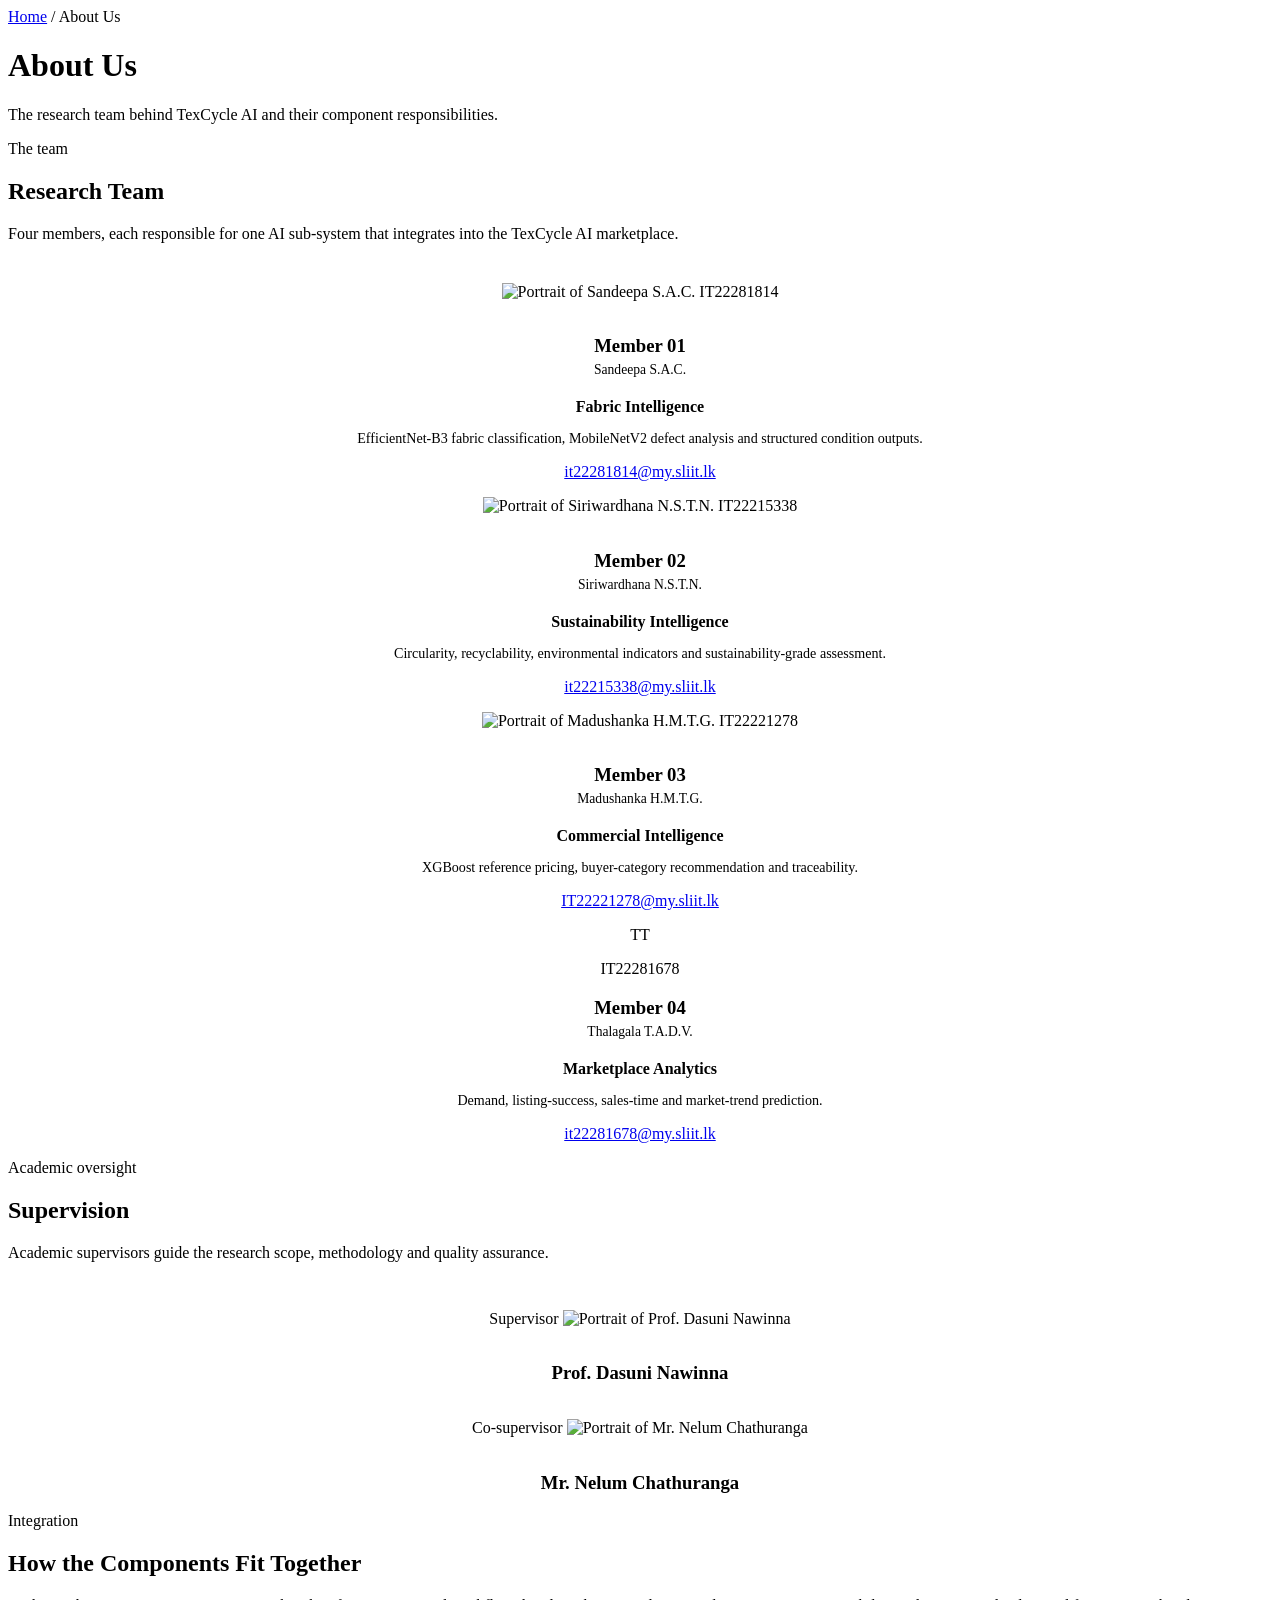
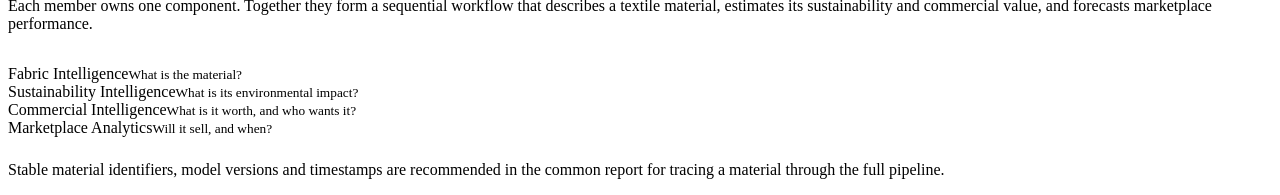
==== about.html @ b6608c62 "uploaded Html Files uploaded Html Files  of the portfolio site" ====
<!DOCTYPE html>
<html lang="en">
<head>
<meta charset="utf-8">
<meta name="viewport" content="width=device-width,initial-scale=1">
<title>About Us | TexCycle AI — R26-IT-081</title>
<meta name="description" content="The verified TexCycle AI research team and component responsibilities.">
<link rel="stylesheet" href="css/style.css">
</head>
<body data-page="about">
<main id="main">

<div class="page-head">
  <div class="wrap">
    <div class="crumbs"><a href="index.html">Home</a> / About Us</div>
    <h1>About Us</h1>
    <p>The research team behind TexCycle AI and their component responsibilities.</p>
  </div>
</div>

<!-- Research Team -->
<section class="block">
  <div class="wrap">
    <p class="section-label">The team</p>
    <h2>Research Team</h2>
    <p style="margin-bottom:2.5rem">Four members, each responsible for one AI sub-system that integrates into the TexCycle AI marketplace.</p>
    <div class="grid g4">

      <article class="card" style="text-align:center">
        <img class="member-photo" src="assets/images/chanuka_img.jpeg" alt="Portrait of Sandeepa S.A.C." style="margin:0 auto 16px">
        <span class="tag">IT22281814</span>
        <h3>Member 01<br><span style="font-size:.85rem;font-weight:500;color:var(--text-sec)">Sandeepa S.A.C.</span></h3>
        <p style="font-weight:700;color:var(--forest);margin:.5rem 0 .25rem">Fabric Intelligence</p>
        <p style="font-size:.88rem">EfficientNet-B3 fabric classification, MobileNetV2 defect analysis and structured condition outputs.</p>
        <p class="member-email"><a href="mailto:it22281814@my.sliit.lk">it22281814@my.sliit.lk</a></p>
      </article>

      <article class="card" style="text-align:center">
        <img class="member-photo" src="assets/images/PHOTO-2026-10-17-12-23-12.jpg" alt="Portrait of Siriwardhana N.S.T.N." style="margin:0 auto 16px">
        <span class="tag">IT22215338</span>
        <h3>Member 02<br><span style="font-size:.85rem;font-weight:500;color:var(--text-sec)">Siriwardhana N.S.T.N.</span></h3>
        <p style="font-weight:700;color:var(--forest);margin:.5rem 0 .25rem">Sustainability Intelligence</p>
        <p style="font-size:.88rem">Circularity, recyclability, environmental indicators and sustainability-grade assessment.</p>
        <p class="member-email"><a href="mailto:it22215338@my.sliit.lk">it22215338@my.sliit.lk</a></p>
      </article>

      <article class="card" style="text-align:center">
        <img class="member-photo" src="assets/images/PHOTO-2026-10-17-12-28-48.jpg" alt="Portrait of Madushanka H.M.T.G." style="margin:0 auto 16px">
        <span class="tag">IT22221278</span>
        <h3>Member 03<br><span style="font-size:.85rem;font-weight:500;color:var(--text-sec)">Madushanka H.M.T.G.</span></h3>
        <p style="font-weight:700;color:var(--forest);margin:.5rem 0 .25rem">Commercial Intelligence</p>
        <p style="font-size:.88rem">XGBoost reference pricing, buyer-category recommendation and traceability.</p>
        <p class="member-email"><a href="mailto:IT22221278@my.sliit.lk">IT22221278@my.sliit.lk</a></p>
      </article>

      <article class="card" style="text-align:center">
        <div class="avatar" style="margin:0 auto 16px">TT</div>
        <span class="tag">IT22281678</span>
        <h3>Member 04<br><span style="font-size:.85rem;font-weight:500;color:var(--text-sec)">Thalagala T.A.D.V.</span></h3>
        <p style="font-weight:700;color:var(--forest);margin:.5rem 0 .25rem">Marketplace Analytics</p>
        <p style="font-size:.88rem">Demand, listing-success, sales-time and market-trend prediction.</p>
        <p class="member-email"><a href="mailto:it22281678@my.sliit.lk">it22281678@my.sliit.lk</a></p>
      </article>

    </div>
  </div>
</section>

<!-- Supervision -->
<section class="block alt">
  <div class="wrap">
    <p class="section-label">Academic oversight</p>
    <h2>Supervision</h2>
    <p style="margin-bottom:2rem">Academic supervisors guide the research scope, methodology and quality assurance.</p>
    <div class="grid g2">
      <article class="card" style="text-align:center">
        <span class="tag">Supervisor</span>
        <img class="member-photo" src="assets/images/supervisor_dasuni.png" alt="Portrait of Prof. Dasuni Nawinna" style="margin:16px auto">
        <h3>Prof. Dasuni Nawinna</h3>
      </article>
      <article class="card" style="text-align:center">
        <span class="tag">Co-supervisor</span>
        <img class="member-photo" src="assets/images/cosupervisor_nelum.png" alt="Portrait of Mr. Nelum Chathuranga" style="margin:16px auto">
        <h3>Mr. Nelum Chathuranga</h3>
      </article>
    </div>
  </div>
</section>

<!-- How components fit together -->
<section class="block">
  <div class="wrap">
    <p class="section-label">Integration</p>
    <h2>How the Components Fit Together</h2>
    <p style="margin-bottom:2rem">Each member owns one component. Together they form a sequential workflow that describes a textile material, estimates its sustainability and commercial value, and forecasts marketplace performance.</p>
    <div class="flow">
      <div>Fabric Intelligence<small>What is the material?</small></div>
      <div>Sustainability Intelligence<small>What is its environmental impact?</small></div>
      <div>Commercial Intelligence<small>What is it worth, and who wants it?</small></div>
      <div>Marketplace Analytics<small>Will it sell, and when?</small></div>
    </div>
    <p style="margin-top:1.5rem">Stable material identifiers, model versions and timestamps are recommended in the common report for tracing a material through the full pipeline.</p>
  </div>
</section>

</main>
<script src="js/main.js"></script>
</body>
</html>
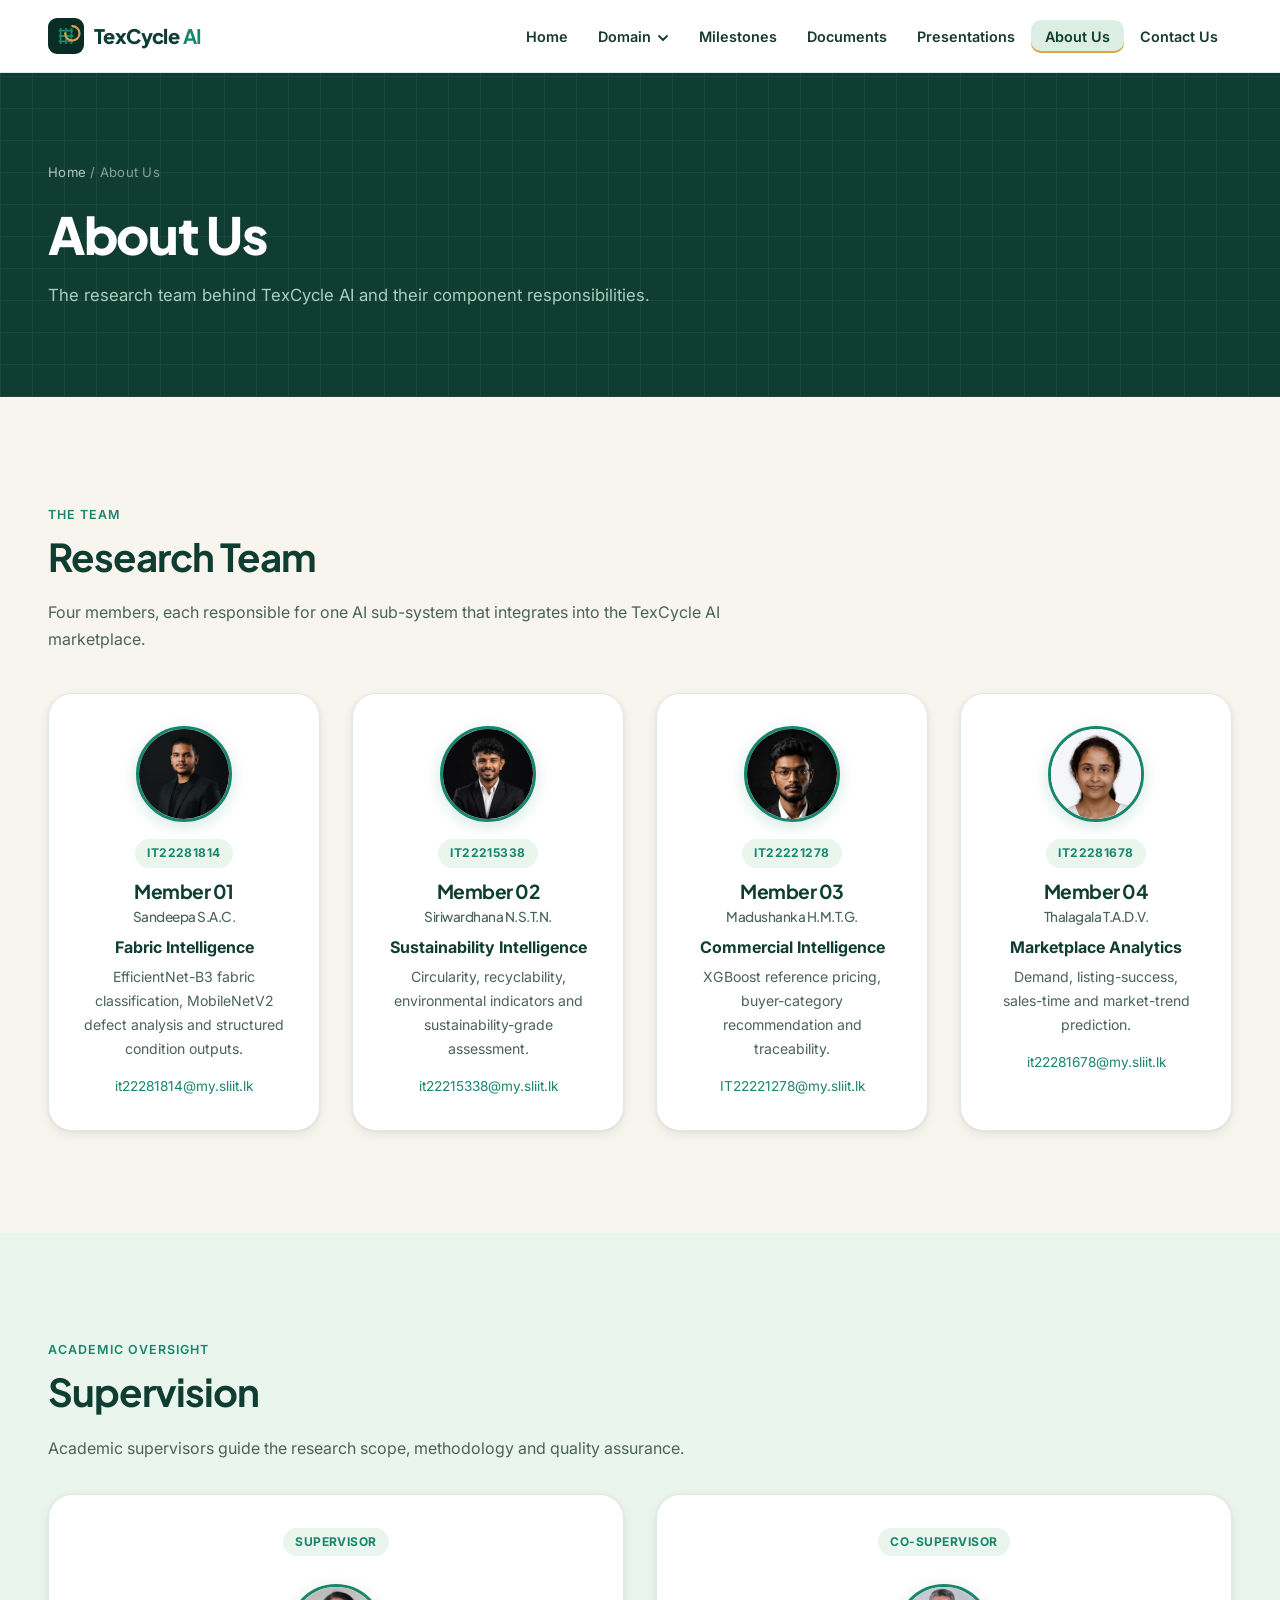
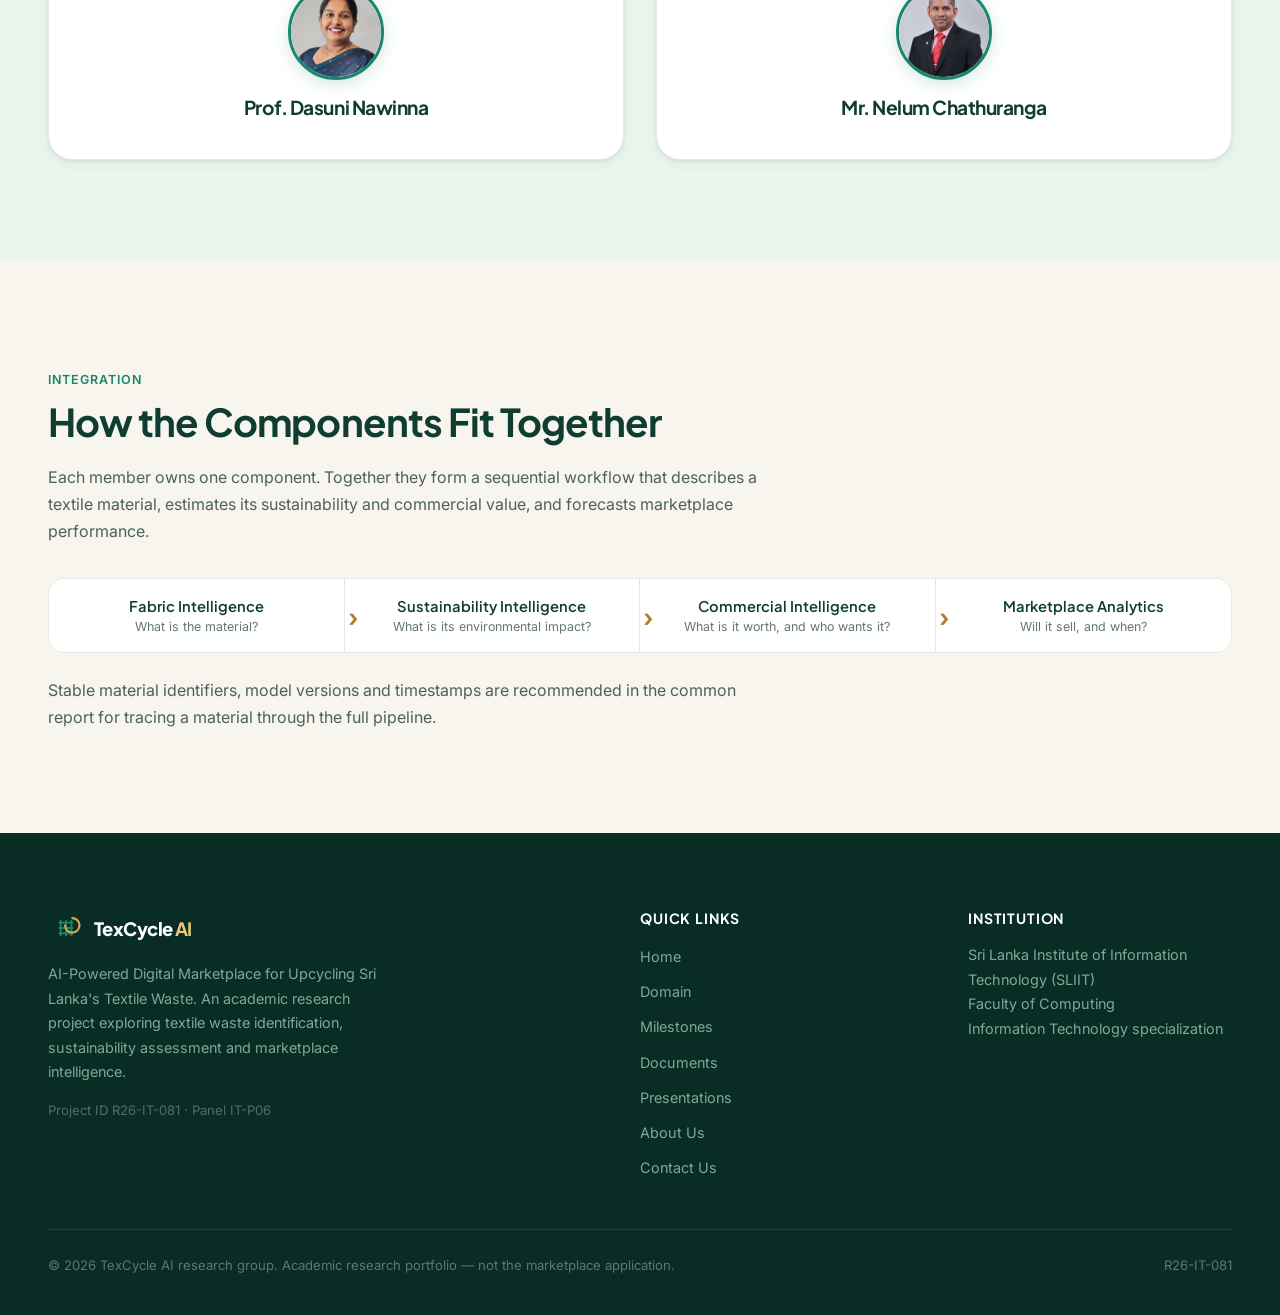
==== commit 5e68d4fa: "full updated code full updated code" ====
--- a/about.html
+++ b/about.html
@@ -54,7 +54,7 @@
       </article>
 
       <article class="card" style="text-align:center">
-        <div class="avatar" style="margin:0 auto 16px">TT</div>
+        <img class="member-photo" src="assets/images/WhatsApp Image 2026-10-19 at 8.18.18 PM.jpeg" alt="Portrait of Thalagala T.A.D.V." style="margin:0 auto 16px">
         <span class="tag">IT22281678</span>
         <h3>Member 04<br><span style="font-size:.85rem;font-weight:500;color:var(--text-sec)">Thalagala T.A.D.V.</span></h3>
         <p style="font-weight:700;color:var(--forest);margin:.5rem 0 .25rem">Marketplace Analytics</p>
--- a/css/style.css
+++ b/css/style.css
@@ -0,0 +1,944 @@
+/* ============================================================
+   TexCycle AI — Premium Design System v2.0
+   Eco-Tech Research Portfolio
+   ============================================================ */
+
+/* ── Google Fonts ── */
+@import url('https://fonts.googleapis.com/css2?family=Plus+Jakarta+Sans:wght@400;500;600;700;800&family=Inter:wght@400;500;600&display=swap');
+
+/* ── Design Tokens ── */
+:root {
+  --forest:    #103D32;
+  --forest-d:  #092D25;
+  --emerald:   #18866B;
+  --emerald-l: #1fa07f;
+  --sage:      #DDEFE4;
+  --mint:      #EAF5EE;
+  --cream:     #F7F5ED;
+  --white:     #FFFFFF;
+  --gold:      #D9A64E;
+  --gold-d:    #B07D2A;
+  --gold-l:    #F0C878;
+  --text:      #183A31;
+  --text-sec:  #4B6358;
+  --text-muted:#65776E;
+  --border:    #E0E9E2;
+  --border-d:  #c4d7cc;
+
+  --r-xl:  24px;
+  --r-lg:  16px;
+  --r-md:  10px;
+  --r-sm:   6px;
+
+  --shadow-sm: 0 1px 3px rgba(16,61,50,.06), 0 4px 12px rgba(16,61,50,.07);
+  --shadow-md: 0 4px 16px rgba(16,61,50,.10), 0 12px 40px rgba(16,61,50,.08);
+  --shadow-lg: 0 8px 30px rgba(16,61,50,.14), 0 24px 64px rgba(16,61,50,.10);
+
+  --max:   1440px;
+  --gutter: clamp(1.25rem, 4vw, 3rem);
+
+  --font-head: 'Plus Jakarta Sans', system-ui, -apple-system, sans-serif;
+  --font-body: 'Inter', system-ui, -apple-system, sans-serif;
+}
+
+/* ── Reset & Base ── */
+*, *::before, *::after { box-sizing: border-box; margin: 0; padding: 0; }
+html { scroll-behavior: smooth; font-size: 16px; }
+body {
+  font-family: var(--font-body);
+  font-size: 1rem;
+  line-height: 1.7;
+  color: var(--text);
+  background: var(--cream);
+  -webkit-font-smoothing: antialiased;
+}
+
+h1, h2, h3, h4, h5 {
+  font-family: var(--font-head);
+  color: var(--forest);
+  line-height: 1.2;
+  letter-spacing: -.025em;
+}
+h1 { font-size: clamp(2.4rem, 5vw, 4.2rem); font-weight: 800; }
+h2 { font-size: clamp(1.8rem, 3vw, 2.6rem); font-weight: 700; margin-bottom: .5em; }
+h3 { font-size: clamp(1.1rem, 1.5vw, 1.3rem); font-weight: 700; margin-bottom: .4em; }
+h4 { font-size: 1rem; font-weight: 700; margin-bottom: .3em; }
+
+p { max-width: 72ch; margin-bottom: 1em; color: var(--text-sec); }
+p:last-child { margin-bottom: 0; }
+a { color: var(--emerald); text-decoration: none; transition: color .2s; }
+a:hover { color: var(--forest); }
+img { max-width: 100%; height: auto; display: block; }
+ul, ol { padding-left: 1.5em; }
+code { font-family: 'SF Mono', 'Fira Code', monospace; font-size: .88em; background: var(--sage); padding: 2px 6px; border-radius: 4px; color: var(--forest); }
+pre { background: var(--forest); color: var(--sage); padding: 16px 20px; border-radius: var(--r-lg); overflow-x: auto; font-size: .88rem; line-height: 1.6; }
+pre code { background: none; color: inherit; padding: 0; }
+
+:focus-visible { outline: 3px solid var(--gold); outline-offset: 3px; border-radius: 4px; }
+
+/* ── Skip Link ── */
+.skip {
+  position: absolute; left: -999px; top: 8px;
+  background: var(--forest); color: #fff;
+  padding: 8px 16px; border-radius: var(--r-sm); z-index: 9999;
+  font-family: var(--font-body); font-weight: 600;
+}
+.skip:focus { left: 8px; }
+
+/* ── Layout Container ── */
+.wrap {
+  max-width: var(--max);
+  margin: 0 auto;
+  padding: 0 var(--gutter);
+}
+
+/* ── Section ── */
+section.block {
+  padding: clamp(4rem, 8vw, 7rem) 0;
+}
+section.alt { background: var(--mint); }
+section.cream { background: var(--cream); }
+section.dark { background: var(--forest-d); }
+
+/* ── Lead text ── */
+.lead {
+  font-size: clamp(1rem, 1.3vw, 1.2rem);
+  color: var(--text-sec);
+  max-width: 64ch;
+  line-height: 1.75;
+}
+
+/* ============================================================
+   NAVIGATION
+   ============================================================ */
+.site-header {
+  position: sticky; top: 0; z-index: 200;
+  background: rgba(255,255,255,.97);
+  backdrop-filter: blur(16px) saturate(180%);
+  border-bottom: 1px solid var(--border);
+  box-shadow: 0 1px 0 rgba(16,61,50,.04);
+}
+.nav {
+  display: flex; align-items: center;
+  justify-content: space-between;
+  height: 72px;
+  gap: 16px;
+}
+.logo {
+  display: flex; align-items: center; gap: 10px;
+  text-decoration: none; color: var(--forest);
+  font-family: var(--font-head);
+  font-weight: 800; font-size: 1.25rem;
+  flex-shrink: 0;
+  letter-spacing: -.03em;
+}
+.logo svg { width: 36px; height: 36px; flex-shrink: 0; }
+.logo span b { color: var(--emerald); }
+
+.menu {
+  display: flex; gap: 2px; list-style: none;
+  align-items: center;
+}
+.menu li { position: relative; }
+.menu a, .menu button.dd-btn {
+  display: block; padding: 8px 14px;
+  border-radius: var(--r-md);
+  color: var(--text); text-decoration: none;
+  font: 600 .9rem var(--font-body);
+  background: none; border: 0; cursor: pointer;
+  transition: background .18s, color .18s;
+  white-space: nowrap;
+}
+.menu a:hover, .menu button.dd-btn:hover {
+  background: var(--mint); color: var(--forest);
+}
+.menu a[aria-current=page], .menu button.dd-btn[aria-current=page] {
+  color: var(--forest);
+  background: var(--sage);
+  box-shadow: inset 0 -2px 0 var(--gold);
+}
+/* Dropdown */
+.dd-panel {
+  display: none; position: absolute;
+  top: calc(100% + 8px); left: 0;
+  min-width: 220px;
+  background: #fff;
+  border: 1px solid var(--border);
+  border-radius: var(--r-lg);
+  box-shadow: var(--shadow-md);
+  padding: 8px;
+  list-style: none;
+  z-index: 10;
+}
+.dd-panel.open { display: block; }
+.dd-panel a {
+  font-weight: 500; font-size: .88rem;
+  padding: 9px 14px;
+  border-radius: var(--r-sm);
+  display: block;
+  color: var(--text);
+  transition: background .15s;
+}
+.dd-panel a:hover { background: var(--mint); color: var(--forest); }
+
+/* Burger */
+.burger {
+  display: none;
+  background: none; border: 1.5px solid var(--border);
+  border-radius: var(--r-sm);
+  padding: 8px 10px; cursor: pointer;
+  flex-direction: column; gap: 5px;
+}
+.burger span {
+  display: block; width: 22px; height: 2px;
+  background: var(--forest);
+  border-radius: 2px;
+  transition: transform .25s, opacity .25s;
+}
+
+@media (max-width: 960px) {
+  .burger { display: flex; }
+  .menu {
+    display: none; position: fixed;
+    top: 72px; left: 0; right: 0; bottom: 0;
+    background: #fff;
+    flex-direction: column; align-items: stretch;
+    padding: 16px 20px 32px;
+    overflow-y: auto;
+    border-top: 1px solid var(--border);
+    gap: 0;
+    z-index: 199;
+  }
+  .menu.open { display: flex; }
+  .menu a, .menu button.dd-btn { font-size: 1rem; padding: 12px 16px; }
+  .dd-panel {
+    position: static; display: block;
+    border: 0; box-shadow: none;
+    padding: 0 0 0 16px;
+    background: transparent;
+  }
+  .dd-panel a { font-size: .95rem; }
+}
+
+/* ============================================================
+   HERO — HOME PAGE
+   ============================================================ */
+.hero {
+  background: var(--forest);
+  color: #E5F2EC;
+  position: relative; overflow: hidden;
+  padding: clamp(5rem, 10vw, 9rem) 0 clamp(5rem, 10vw, 9rem);
+}
+/* Grid overlay */
+.hero::before {
+  content: "";
+  position: absolute; inset: 0;
+  opacity: .06;
+  background-image:
+    repeating-linear-gradient(0deg, rgba(255,255,255,1) 0 1px, transparent 1px 40px),
+    repeating-linear-gradient(90deg, rgba(255,255,255,1) 0 1px, transparent 1px 40px);
+}
+/* Radial glow */
+.hero::after {
+  content: "";
+  position: absolute;
+  top: -120px; right: -160px;
+  width: 700px; height: 700px;
+  border-radius: 50%;
+  background: radial-gradient(circle, rgba(217,166,78,.18) 0%, transparent 70%);
+  pointer-events: none;
+}
+.hero .wrap {
+  position: relative; z-index: 1;
+  display: grid;
+  grid-template-columns: 1.1fr .9fr;
+  gap: clamp(3rem, 6vw, 7rem);
+  align-items: center;
+}
+.hero-text { display: flex; flex-direction: column; gap: 0; }
+.hero-badge {
+  display: inline-flex; align-items: center; gap: 8px;
+  background: rgba(217,166,78,.15);
+  border: 1px solid rgba(217,166,78,.35);
+  border-radius: 99px;
+  padding: 6px 16px;
+  font: 600 .8rem var(--font-body);
+  color: var(--gold-l);
+  letter-spacing: .04em;
+  text-transform: uppercase;
+  width: fit-content;
+  margin-bottom: 1.5rem;
+}
+.hero h1 {
+  color: #fff;
+  margin-bottom: .6em;
+  line-height: 1.08;
+}
+.hero h1 small {
+  display: block;
+  font-size: .38em;
+  font-weight: 500;
+  color: #9ECFB8;
+  margin-top: .7em;
+  letter-spacing: 0;
+  line-height: 1.45;
+  font-family: var(--font-body);
+}
+.hero .lead { color: #B8D9CB; margin-bottom: 1.8rem; max-width: 56ch; }
+.chips {
+  display: flex; flex-wrap: wrap; gap: 8px;
+  margin-bottom: 2rem;
+}
+.chip {
+  background: rgba(255,255,255,.08);
+  border: 1px solid rgba(255,255,255,.2);
+  border-radius: 99px;
+  padding: 5px 14px;
+  font-size: .8rem;
+  color: rgba(255,255,255,.85);
+  font-weight: 500;
+}
+.btns { display: flex; flex-wrap: wrap; gap: 12px; align-items: center; }
+
+/* Hero diagram */
+.hero-diagram {
+  background: rgba(255,255,255,.05);
+  border: 1px solid rgba(255,255,255,.14);
+  border-radius: var(--r-xl);
+  padding: clamp(1.5rem, 3vw, 2.5rem);
+  display: flex; flex-direction: column;
+  align-items: center;
+}
+.loop { width: 100%; max-width: 400px; margin: 0 auto; }
+.loop svg { width: 100%; height: auto; }
+.loop figcaption {
+  font-size: .82rem;
+  color: rgba(255,255,255,.45);
+  margin-top: 12px;
+  text-align: center;
+  line-height: 1.5;
+}
+
+@keyframes weave { from { stroke-dashoffset: 24 } to { stroke-dashoffset: 0 } }
+.loop .dash { stroke-dasharray: 6 6; animation: weave 2.8s linear infinite; }
+
+@media (max-width: 900px) {
+  .hero .wrap { grid-template-columns: 1fr; }
+  .hero-diagram { max-width: 380px; margin: 0 auto; }
+}
+
+/* ============================================================
+   BUTTONS
+   ============================================================ */
+.btn {
+  display: inline-flex; align-items: center; justify-content: center; gap: 8px;
+  padding: 13px 28px;
+  border-radius: 99px;
+  text-decoration: none;
+  border: 2px solid transparent;
+  cursor: pointer;
+  font: 700 .95rem var(--font-body);
+  letter-spacing: .01em;
+  transition: background .2s, border-color .2s, color .2s, box-shadow .2s, transform .15s;
+  white-space: nowrap;
+}
+.btn:hover { transform: translateY(-1px); }
+.btn:active { transform: translateY(0); }
+
+.btn-gold {
+  background: var(--gold);
+  color: #1a0f00;
+  box-shadow: 0 4px 20px rgba(217,166,78,.35);
+}
+.btn-gold:hover {
+  background: var(--gold-l);
+  box-shadow: 0 6px 28px rgba(217,166,78,.45);
+  color: #1a0f00;
+}
+.btn-line {
+  border-color: rgba(255,255,255,.4);
+  color: rgba(255,255,255,.9);
+}
+.btn-line:hover {
+  background: rgba(255,255,255,.12);
+  border-color: rgba(255,255,255,.7);
+  color: #fff;
+}
+.btn-green {
+  background: var(--emerald);
+  color: #fff;
+  box-shadow: 0 4px 16px rgba(24,134,107,.3);
+}
+.btn-green:hover {
+  background: var(--forest);
+  color: #fff;
+  box-shadow: 0 6px 22px rgba(16,61,50,.35);
+}
+.btn-out {
+  border-color: var(--border-d);
+  color: var(--forest);
+  background: #fff;
+}
+.btn-out:hover { background: var(--sage); border-color: var(--emerald); color: var(--forest); }
+.btn-sm { padding: 8px 18px; font-size: .85rem; }
+.btn[aria-disabled=true] { opacity: .5; cursor: not-allowed; pointer-events: none; }
+
+/* ============================================================
+   PAGE HEADER
+   ============================================================ */
+.page-head {
+  background: var(--forest);
+  color: #fff;
+  padding: clamp(3rem, 7vw, 5.5rem) 0;
+  position: relative; overflow: hidden;
+}
+.page-head::before {
+  content: "";
+  position: absolute; inset: 0;
+  opacity: .05;
+  background-image:
+    repeating-linear-gradient(0deg, #fff 0 1px, transparent 1px 32px),
+    repeating-linear-gradient(90deg, #fff 0 1px, transparent 1px 32px);
+}
+.page-head .wrap { position: relative; z-index: 1; }
+.page-head h1 {
+  color: #fff;
+  font-size: clamp(2rem, 4vw, 3.2rem);
+  margin: .4em 0 .3em;
+}
+.page-head p { color: #A8CEBC; margin: 0; max-width: 56ch; font-size: 1.05rem; }
+.crumbs {
+  font-size: .82rem;
+  color: rgba(255,255,255,.5);
+  margin-bottom: .3em;
+  letter-spacing: .02em;
+}
+.crumbs a { color: rgba(255,255,255,.7); }
+.crumbs a:hover { color: #fff; }
+
+/* ============================================================
+   GRIDS
+   ============================================================ */
+.grid { display: grid; gap: clamp(1.25rem, 2.5vw, 2rem); }
+.g2 { grid-template-columns: repeat(2, 1fr); }
+.g3 { grid-template-columns: repeat(3, 1fr); }
+.g4 { grid-template-columns: repeat(4, 1fr); }
+
+@media (max-width: 1100px) { .g4 { grid-template-columns: repeat(2, 1fr); } }
+@media (max-width: 960px)  { .g3 { grid-template-columns: repeat(2, 1fr); } }
+@media (max-width: 640px)  { .g2, .g3, .g4 { grid-template-columns: 1fr; } }
+
+/* ============================================================
+   CARDS
+   ============================================================ */
+.card {
+  background: var(--white);
+  border: 1px solid var(--border);
+  border-radius: var(--r-xl);
+  padding: clamp(1.5rem, 3vw, 2rem);
+  box-shadow: var(--shadow-sm);
+  transition: box-shadow .25s, border-color .25s, transform .25s;
+}
+.card h3 { margin-top: 0; }
+a.card {
+  display: block; text-decoration: none; color: inherit;
+  cursor: pointer;
+}
+a.card:hover {
+  border-color: var(--emerald);
+  box-shadow: var(--shadow-md);
+  transform: translateY(-3px);
+}
+.card .tag {
+  display: inline-block;
+  font-size: .75rem; font-weight: 700;
+  color: var(--emerald);
+  background: var(--mint);
+  border-radius: 99px;
+  padding: 4px 12px;
+  margin-bottom: 12px;
+  letter-spacing: .04em;
+  text-transform: uppercase;
+}
+/* Component cards */
+.card.comp { border-top: 4px solid var(--emerald); }
+.card.comp.c2 { border-top-color: var(--gold); }
+.card.comp.c3 { border-top-color: var(--forest); }
+.card.comp.c4 { border-top-color: #5BA382; }
+
+/* ============================================================
+   SECTION LABELS / STATUS
+   ============================================================ */
+.status {
+  display: inline-flex; align-items: center; gap: 6px;
+  font-size: .75rem; font-weight: 700;
+  padding: 4px 12px; border-radius: 99px;
+  letter-spacing: .04em; text-transform: uppercase;
+}
+.st-ok   { background: var(--mint); color: #0D5C3A; border: 1px solid #A8D4BA; }
+.st-soon { background: #FEF6E8; color: #854D0E; border: 1px solid #F3D090; }
+.st-na   { background: #F0F3F1; color: #3D5249; border: 1px solid #C8D4CE; }
+.st-pending { background: #FFF7EC; color: #92400E; border: 1px solid #F0C878; }
+
+/* Section heading accent */
+.section-label {
+  display: inline-block;
+  font: 600 .78rem var(--font-body);
+  color: var(--emerald);
+  letter-spacing: .08em;
+  text-transform: uppercase;
+  margin-bottom: .75rem;
+}
+
+/* ============================================================
+   NOTE / ALERT
+   ============================================================ */
+.note {
+  border-left: 4px solid var(--gold);
+  background: #FEF6E8;
+  padding: 14px 20px;
+  border-radius: 0 var(--r-md) var(--r-md) 0;
+  font-size: .92rem;
+  margin: 20px 0;
+  max-width: 80ch;
+  color: var(--text);
+  line-height: 1.6;
+}
+.note strong { color: var(--gold-d); }
+
+/* ============================================================
+   ARCHITECTURE LAYERS
+   ============================================================ */
+.layers { display: flex; flex-direction: column; gap: 10px; margin: 2rem 0; }
+.layer {
+  border-radius: var(--r-lg);
+  padding: 18px 24px;
+  border: 1px solid var(--border);
+  background: #fff;
+  display: grid;
+  grid-template-columns: 200px 1fr;
+  gap: 20px;
+  align-items: center;
+  transition: border-color .2s, box-shadow .2s;
+}
+.layer:hover { border-color: var(--emerald); box-shadow: var(--shadow-sm); }
+.layer b { color: var(--forest); font-family: var(--font-head); font-size: 1rem; }
+.layer span { color: var(--text-sec); font-size: .95rem; }
+.layer:nth-child(1) { background: linear-gradient(135deg, #F0FAF4 0%, #fff 100%); }
+.layer:nth-child(2) { background: linear-gradient(135deg, #E8F7F0 0%, #fff 100%); }
+.layer:nth-child(3) { background: linear-gradient(135deg, #E1F4EB 0%, #fff 100%); }
+.layer:nth-child(4) { background: linear-gradient(135deg, #D9F0E5 0%, #fff 100%); }
+@media (max-width: 640px) { .layer { grid-template-columns: 1fr; gap: 6px; } }
+
+/* ============================================================
+   TICK LIST
+   ============================================================ */
+ul.tick { list-style: none; padding: 0; margin: 0 0 1.2em; }
+ul.tick li {
+  padding: .55em 0 .55em 2rem;
+  position: relative;
+  color: var(--text-sec);
+  border-bottom: 1px solid var(--border);
+}
+ul.tick li:last-child { border-bottom: 0; }
+ul.tick li::before {
+  content: "";
+  position: absolute; left: 0; top: .9em;
+  width: 12px; height: 12px;
+  border-radius: 50%;
+  background: var(--emerald);
+  flex-shrink: 0;
+}
+
+/* ============================================================
+   FLOW DIAGRAM
+   ============================================================ */
+.flow {
+  display: flex; flex-wrap: wrap; gap: 0;
+  margin: 1.5rem 0;
+  background: var(--white);
+  border: 1px solid var(--border);
+  border-radius: var(--r-lg);
+  overflow: hidden;
+}
+.flow div {
+  flex: 1 1 160px;
+  background: #fff;
+  padding: 18px 20px;
+  font: 600 .92rem var(--font-head);
+  text-align: center;
+  position: relative;
+  color: var(--forest);
+  border-right: 1px solid var(--border);
+}
+.flow div:last-child { border-right: 0; }
+.flow div:not(:last-child)::after {
+  content: "›";
+  position: absolute; right: -14px; top: 50%;
+  transform: translateY(-50%);
+  color: var(--gold-d); font-size: 1.8rem; z-index: 2; line-height: 1;
+}
+.flow div small { display: block; font: 400 .78rem var(--font-body); color: var(--text-muted); margin-top: 4px; }
+@media (max-width: 640px) {
+  .flow { flex-direction: column; }
+  .flow div { border-right: 0; border-bottom: 1px solid var(--border); }
+  .flow div:last-child { border-bottom: 0; }
+  .flow div:not(:last-child)::after { display: none; }
+}
+
+/* ============================================================
+   TIMELINE
+   ============================================================ */
+.timeline { list-style: none; margin: 2rem 0; padding: 0; }
+.timeline-item {
+  position: relative;
+  padding: 0 0 3rem 4rem;
+}
+.timeline-item:last-child { padding-bottom: 0; }
+.timeline-item::before {
+  content: "";
+  position: absolute;
+  left: 18px; top: 28px; bottom: 0;
+  width: 2px;
+  background: var(--border);
+}
+.timeline-item:last-child::before { display: none; }
+.timeline-num {
+  position: absolute; left: 0; top: 0;
+  width: 36px; height: 36px;
+  border-radius: 50%;
+  background: var(--emerald);
+  color: #fff;
+  font: 700 .88rem var(--font-head);
+  display: flex; align-items: center; justify-content: center;
+  box-shadow: 0 0 0 4px rgba(24,134,107,.15);
+  z-index: 1;
+}
+.timeline-item.done .timeline-num { background: var(--forest); }
+.timeline-item.pending .timeline-num { background: var(--gold); color: #1a0f00; }
+.timeline-body { background: #fff; border: 1px solid var(--border); border-radius: var(--r-lg); padding: 1.5rem; }
+.timeline-body h3 { margin-bottom: .3em; }
+.timeline-body .meta-row { display: flex; gap: 12px; flex-wrap: wrap; align-items: center; margin-top: 1rem; }
+
+/* ============================================================
+   DOCUMENTS / LIBRARY
+   ============================================================ */
+.toolbar {
+  display: flex; flex-wrap: wrap; gap: 16px;
+  margin-bottom: 2rem; align-items: flex-end;
+  background: var(--white);
+  border: 1px solid var(--border);
+  border-radius: var(--r-lg);
+  padding: 1.25rem 1.5rem;
+}
+.toolbar > div { flex: 1 1 240px; }
+.toolbar label {
+  display: block; font: 600 .82rem var(--font-head);
+  color: var(--forest); margin-bottom: 6px;
+  letter-spacing: .02em; text-transform: uppercase;
+}
+input, select, textarea {
+  font: 400 .95rem var(--font-body);
+  padding: 10px 14px;
+  border: 1.5px solid var(--border-d);
+  border-radius: var(--r-md);
+  background: #fff; color: var(--text);
+  width: 100%;
+  transition: border-color .2s, box-shadow .2s;
+}
+input:focus, select:focus, textarea:focus {
+  border-color: var(--emerald);
+  box-shadow: 0 0 0 3px rgba(24,134,107,.12);
+  outline: none;
+}
+
+.doc-count {
+  font-size: .88rem; color: var(--text-muted);
+  margin-bottom: 1.25rem;
+}
+
+/* Card: doc */
+.card.doc {
+  display: flex; flex-direction: column;
+}
+.card.doc h3 { font-size: 1.05rem; flex: 1; }
+.card.doc .state { margin: .75rem 0; }
+.card.doc .btns { margin-top: auto; }
+
+.empty {
+  padding: 3rem 2rem; text-align: center;
+  color: var(--text-muted);
+  background: #fff;
+  border: 2px dashed var(--border-d);
+  border-radius: var(--r-lg);
+  font-size: .95rem;
+}
+
+/* Collapsible */
+details.exp {
+  background: #fff;
+  border: 1px solid var(--border);
+  border-radius: var(--r-lg);
+  margin-bottom: 16px;
+  overflow: hidden;
+}
+details.exp summary {
+  cursor: pointer; padding: 16px 20px;
+  font: 700 .95rem var(--font-head);
+  color: var(--forest); list-style: none;
+  display: flex; justify-content: space-between; align-items: center; gap: 12px;
+}
+details.exp summary::-webkit-details-marker { display: none; }
+details.exp summary::after {
+  content: "+"; font-size: 1.3rem; line-height: 1;
+  color: var(--emerald); flex-shrink: 0;
+}
+details.exp[open] summary::after { content: "–"; }
+details.exp .in { padding: 0 20px 20px; border-top: 1px solid var(--border); }
+details.exp .in > *:first-child { margin-top: 16px; }
+
+/* ============================================================
+   ABOUT — TEAM CARDS
+   ============================================================ */
+.member-photo {
+  width: 96px; height: 96px;
+  display: block;
+  object-fit: cover; object-position: center top;
+  border-radius: 50%;
+  border: 3px solid var(--emerald);
+  margin-bottom: 16px;
+  box-shadow: 0 4px 16px rgba(24,134,107,.2);
+}
+.avatar {
+  width: 96px; height: 96px;
+  border-radius: 50%;
+  background: var(--mint);
+  border: 3px solid var(--emerald);
+  display: flex; align-items: center; justify-content: center;
+  font: 800 1.6rem var(--font-head);
+  color: var(--forest);
+  margin-bottom: 16px;
+}
+.member-email {
+  font-size: .85rem; color: var(--text-muted);
+  word-break: break-all;
+}
+.member-email a { color: var(--emerald); }
+.member-email a:hover { color: var(--forest); }
+
+/* ============================================================
+   META TABLE
+   ============================================================ */
+.meta {
+  display: grid;
+  grid-template-columns: auto 1fr;
+  gap: 6px 16px;
+  font-size: .93rem;
+  margin: 1rem 0;
+}
+.meta dt { font: 700 .93rem var(--font-head); color: var(--forest); }
+.meta dd { margin: 0; color: var(--text-sec); }
+
+/* ============================================================
+   CONTACT FORM
+   ============================================================ */
+.field { margin-bottom: 20px; }
+.field label {
+  display: block; font: 600 .88rem var(--font-head);
+  color: var(--forest); margin-bottom: 6px;
+  letter-spacing: .02em;
+}
+.err { color: #B91C1C; font-size: .82rem; margin-top: 5px; min-height: 1.2em; }
+input[aria-invalid=true], textarea[aria-invalid=true] { border-color: #B91C1C; }
+.msg {
+  padding: 14px 20px; border-radius: var(--r-lg);
+  margin-top: 20px; font-size: .93rem;
+  line-height: 1.6;
+}
+.msg.ok  { background: var(--mint); border: 1px solid #A8D4BA; color: #0D5C3A; }
+.msg.bad { background: #FEF2F2; border: 1px solid #FECACA; color: #991B1B; }
+
+/* ============================================================
+   DIAGRAM SLOT
+   ============================================================ */
+.diagram-slot {
+  border-radius: var(--r-xl);
+  overflow: hidden;
+  background: #fff;
+  border: 1px solid var(--border);
+}
+.diagram-slot.missing {
+  border: 2px dashed var(--border-d);
+  padding: 3rem 2rem;
+  text-align: center;
+  color: var(--text-muted);
+}
+.diagram-slot img { width: 100%; height: auto; border-radius: 0; }
+.diagram-slot figcaption {
+  font-size: .82rem; color: var(--text-muted);
+  padding: 10px 16px; border-top: 1px solid var(--border);
+}
+.zoomable { cursor: zoom-in; }
+
+/* ============================================================
+   TABLE
+   ============================================================ */
+.scroll-x { overflow-x: auto; }
+table {
+  border-collapse: collapse; width: 100%;
+  background: #fff; border: 1px solid var(--border);
+  font-size: .93rem; border-radius: var(--r-lg); overflow: hidden;
+}
+th, td { padding: 12px 16px; text-align: left; border-bottom: 1px solid var(--border); vertical-align: top; }
+th { background: var(--mint); color: var(--forest); font: 700 .85rem var(--font-head); text-transform: uppercase; letter-spacing: .04em; }
+tr:last-child td { border-bottom: 0; }
+tr:hover td { background: #F5FAF7; }
+
+/* ============================================================
+   LIGHTBOX
+   ============================================================ */
+.lb {
+  position: fixed; inset: 0;
+  background: rgba(9,45,37,.92);
+  display: none; align-items: center; justify-content: center;
+  z-index: 9000; padding: 24px;
+}
+.lb.open { display: flex; }
+.lb img {
+  max-width: 92%; max-height: 88vh;
+  border-radius: var(--r-lg);
+  box-shadow: var(--shadow-lg);
+}
+.lb button {
+  position: absolute; top: 20px; right: 24px;
+  background: rgba(255,255,255,.12);
+  color: #fff;
+  border: 1px solid rgba(255,255,255,.25);
+  border-radius: 99px;
+  padding: 8px 18px;
+  font: 600 .88rem var(--font-body);
+  cursor: pointer;
+  transition: background .2s;
+}
+.lb button:hover { background: rgba(255,255,255,.22); }
+
+/* ============================================================
+   BACK TO TOP
+   ============================================================ */
+#toTop {
+  position: fixed; right: 24px; bottom: 24px;
+  width: 48px; height: 48px;
+  border-radius: 50%; border: 0;
+  background: var(--emerald);
+  color: #fff; font-size: 1.2rem;
+  cursor: pointer;
+  box-shadow: var(--shadow-md);
+  opacity: 0; pointer-events: none;
+  transition: opacity .25s, transform .25s, background .2s;
+  z-index: 100;
+  display: flex; align-items: center; justify-content: center;
+}
+#toTop.show { opacity: 1; pointer-events: auto; }
+#toTop:hover { background: var(--forest); transform: translateY(-2px); }
+
+/* ============================================================
+   FOOTER
+   ============================================================ */
+.site-footer {
+  background: var(--forest-d);
+  color: #9CC4B4;
+  padding: clamp(3rem, 6vw, 5rem) 0 clamp(1.5rem, 3vw, 2.5rem);
+}
+.footer-grid {
+  display: grid;
+  grid-template-columns: 2fr 1fr 1fr;
+  gap: clamp(2rem, 5vw, 4rem);
+  margin-bottom: 2.5rem;
+}
+@media (max-width: 760px) {
+  .footer-grid { grid-template-columns: 1fr 1fr; }
+}
+@media (max-width: 480px) {
+  .footer-grid { grid-template-columns: 1fr; }
+}
+.site-footer .foot-brand { display: flex; align-items: center; gap: 10px; margin-bottom: 1rem; }
+.site-footer .foot-brand svg { width: 36px; height: 36px; }
+.site-footer .foot-brand span { font: 800 1.15rem var(--font-head); color: #fff; letter-spacing: -.03em; }
+.site-footer .foot-brand b { color: var(--gold-l); }
+.site-footer p { color: #7AAB96; font-size: .9rem; max-width: 38ch; }
+.site-footer h4 { color: #fff; font-size: .88rem; letter-spacing: .06em; text-transform: uppercase; margin-bottom: 1rem; }
+.site-footer ul { list-style: none; padding: 0; margin: 0; }
+.site-footer li { margin-bottom: 8px; }
+.site-footer a { color: #7AAB96; font-size: .9rem; transition: color .2s; }
+.site-footer a:hover { color: #fff; text-decoration: none; }
+.foot-bottom {
+  border-top: 1px solid rgba(255,255,255,.1);
+  padding-top: 1.5rem;
+  font-size: .82rem;
+  color: rgba(255,255,255,.35);
+  display: flex; justify-content: space-between; align-items: center;
+  flex-wrap: wrap; gap: 8px;
+}
+
+/* ============================================================
+   FEATURE CARDS (Home — system features)
+   ============================================================ */
+.feature-icon {
+  width: 48px; height: 48px;
+  border-radius: var(--r-md);
+  background: var(--mint);
+  display: flex; align-items: center; justify-content: center;
+  margin-bottom: 1rem;
+  font-size: 1.5rem;
+}
+.feature-icon svg { width: 26px; height: 26px; stroke: var(--emerald); }
+
+/* ============================================================
+   STATS ROW
+   ============================================================ */
+.stats-row {
+  display: flex; flex-wrap: wrap;
+  gap: clamp(1rem, 3vw, 2rem);
+  margin: 2rem 0;
+}
+.stat-item { flex: 1 1 140px; }
+.stat-num {
+  font: 800 2.2rem var(--font-head);
+  color: var(--forest);
+  letter-spacing: -.04em;
+  line-height: 1;
+}
+.stat-num span { color: var(--emerald); }
+.stat-label { font-size: .85rem; color: var(--text-muted); margin-top: .25rem; }
+
+/* ============================================================
+   DIVIDER
+   ============================================================ */
+.divider {
+  height: 1px; background: var(--border);
+  margin: 2rem 0;
+}
+
+/* ============================================================
+   HIDDEN / UTILITY
+   ============================================================ */
+.card[hidden], .empty[hidden] { display: none; }
+.sr-only {
+  position: absolute; width: 1px; height: 1px;
+  padding: 0; margin: -1px; overflow: hidden;
+  clip: rect(0,0,0,0); white-space: nowrap; border: 0;
+}
+.text-center { text-align: center; }
+.text-muted { color: var(--text-muted); }
+.mb-0 { margin-bottom: 0; }
+
+/* ============================================================
+   REDUCED MOTION
+   ============================================================ */
+@media (prefers-reduced-motion: reduce) {
+  html { scroll-behavior: auto; }
+  *, *::before, *::after {
+    transition-duration: .01ms !important;
+    animation-duration: .01ms !important;
+  }
+}
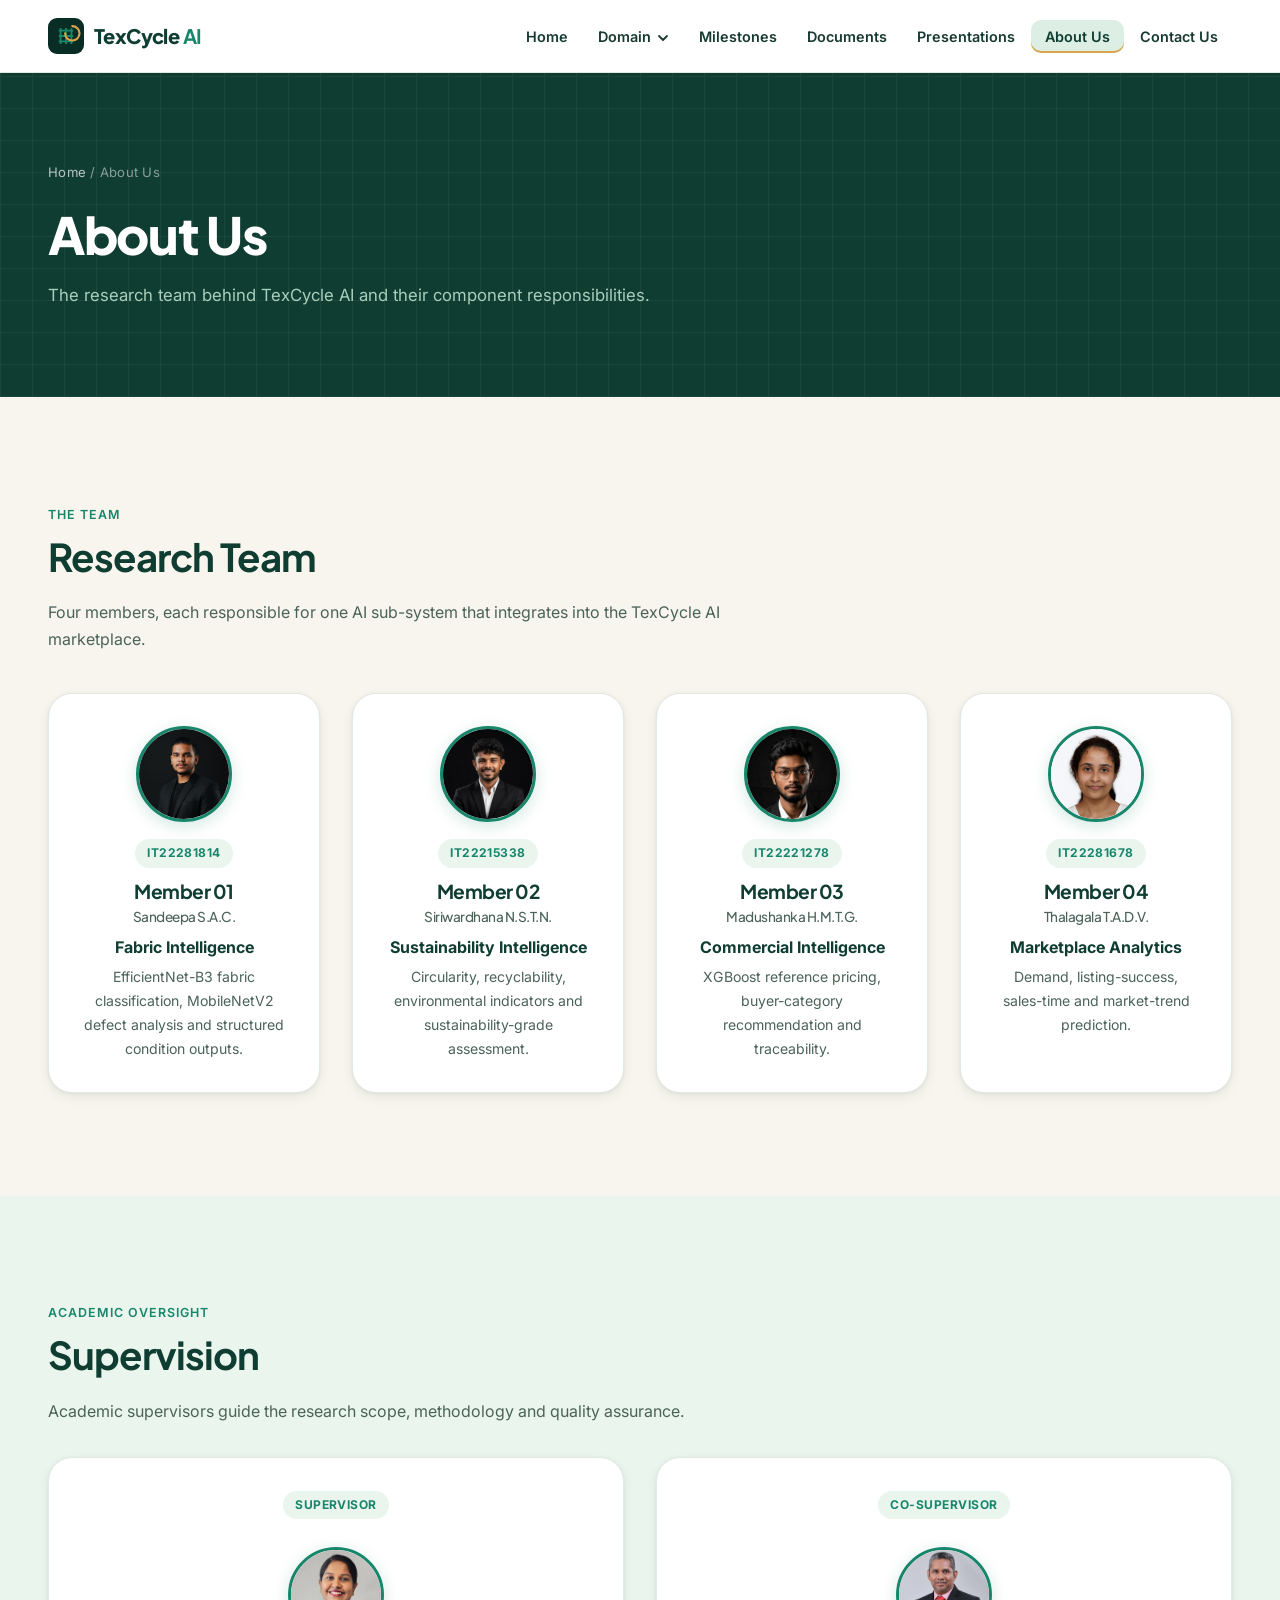
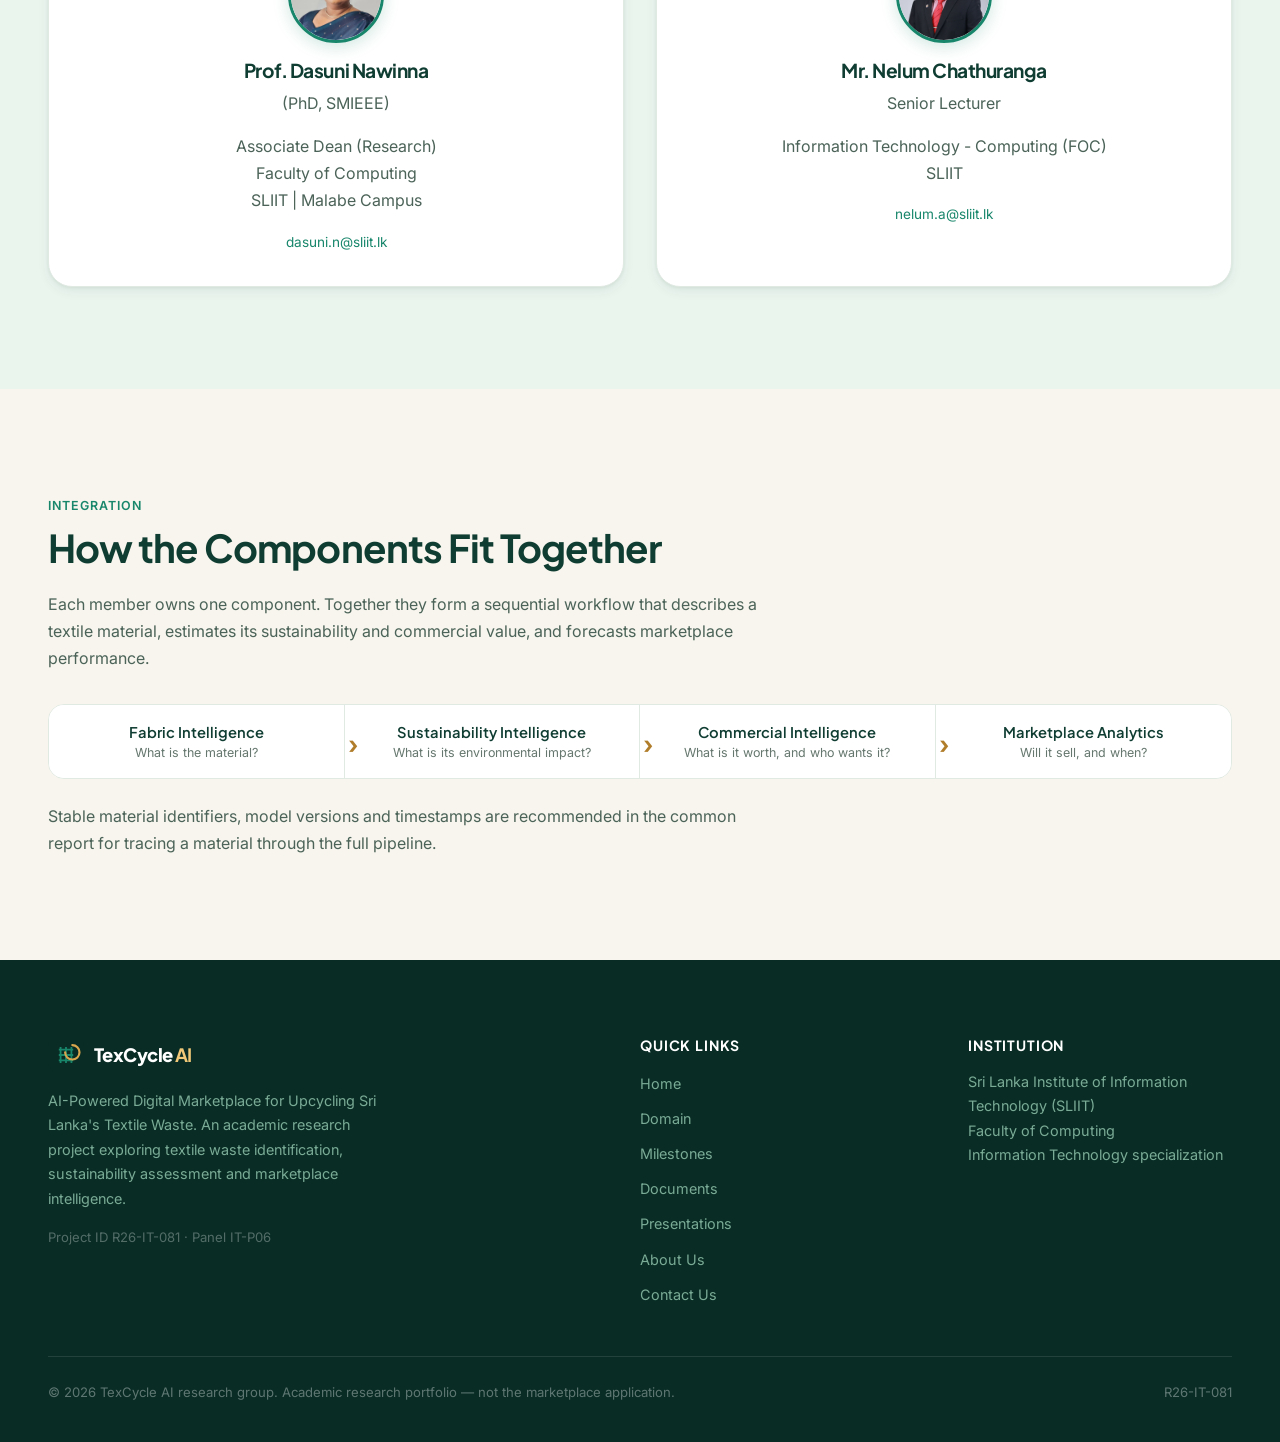
==== commit e2f1802b: "updates contact details updates contact details" ====
--- a/about.html
+++ b/about.html
@@ -32,7 +32,6 @@
         <h3>Member 01<br><span style="font-size:.85rem;font-weight:500;color:var(--text-sec)">Sandeepa S.A.C.</span></h3>
         <p style="font-weight:700;color:var(--forest);margin:.5rem 0 .25rem">Fabric Intelligence</p>
         <p style="font-size:.88rem">EfficientNet-B3 fabric classification, MobileNetV2 defect analysis and structured condition outputs.</p>
-        <p class="member-email"><a href="mailto:it22281814@my.sliit.lk">it22281814@my.sliit.lk</a></p>
       </article>
 
       <article class="card" style="text-align:center">
@@ -41,7 +40,6 @@
         <h3>Member 02<br><span style="font-size:.85rem;font-weight:500;color:var(--text-sec)">Siriwardhana N.S.T.N.</span></h3>
         <p style="font-weight:700;color:var(--forest);margin:.5rem 0 .25rem">Sustainability Intelligence</p>
         <p style="font-size:.88rem">Circularity, recyclability, environmental indicators and sustainability-grade assessment.</p>
-        <p class="member-email"><a href="mailto:it22215338@my.sliit.lk">it22215338@my.sliit.lk</a></p>
       </article>
 
       <article class="card" style="text-align:center">
@@ -50,7 +48,6 @@
         <h3>Member 03<br><span style="font-size:.85rem;font-weight:500;color:var(--text-sec)">Madushanka H.M.T.G.</span></h3>
         <p style="font-weight:700;color:var(--forest);margin:.5rem 0 .25rem">Commercial Intelligence</p>
         <p style="font-size:.88rem">XGBoost reference pricing, buyer-category recommendation and traceability.</p>
-        <p class="member-email"><a href="mailto:IT22221278@my.sliit.lk">IT22221278@my.sliit.lk</a></p>
       </article>
 
       <article class="card" style="text-align:center">
@@ -59,7 +56,6 @@
         <h3>Member 04<br><span style="font-size:.85rem;font-weight:500;color:var(--text-sec)">Thalagala T.A.D.V.</span></h3>
         <p style="font-weight:700;color:var(--forest);margin:.5rem 0 .25rem">Marketplace Analytics</p>
         <p style="font-size:.88rem">Demand, listing-success, sales-time and market-trend prediction.</p>
-        <p class="member-email"><a href="mailto:it22281678@my.sliit.lk">it22281678@my.sliit.lk</a></p>
       </article>
 
     </div>
@@ -77,11 +73,17 @@
         <span class="tag">Supervisor</span>
         <img class="member-photo" src="assets/images/supervisor_dasuni.png" alt="Portrait of Prof. Dasuni Nawinna" style="margin:16px auto">
         <h3>Prof. Dasuni Nawinna</h3>
+        <p>(PhD, SMIEEE)</p>
+        <p>Associate Dean (Research)<br>Faculty of Computing<br>SLIIT | Malabe Campus</p>
+        <p class="member-email"><a href="mailto:dasuni.n@sliit.lk">dasuni.n@sliit.lk</a></p>
       </article>
       <article class="card" style="text-align:center">
         <span class="tag">Co-supervisor</span>
         <img class="member-photo" src="assets/images/cosupervisor_nelum.png" alt="Portrait of Mr. Nelum Chathuranga" style="margin:16px auto">
         <h3>Mr. Nelum Chathuranga</h3>
+        <p>Senior Lecturer</p>
+        <p>Information Technology - Computing (FOC)<br>SLIIT</p>
+        <p class="member-email"><a href="mailto:nelum.a@sliit.lk">nelum.a@sliit.lk</a></p>
       </article>
     </div>
   </div>
